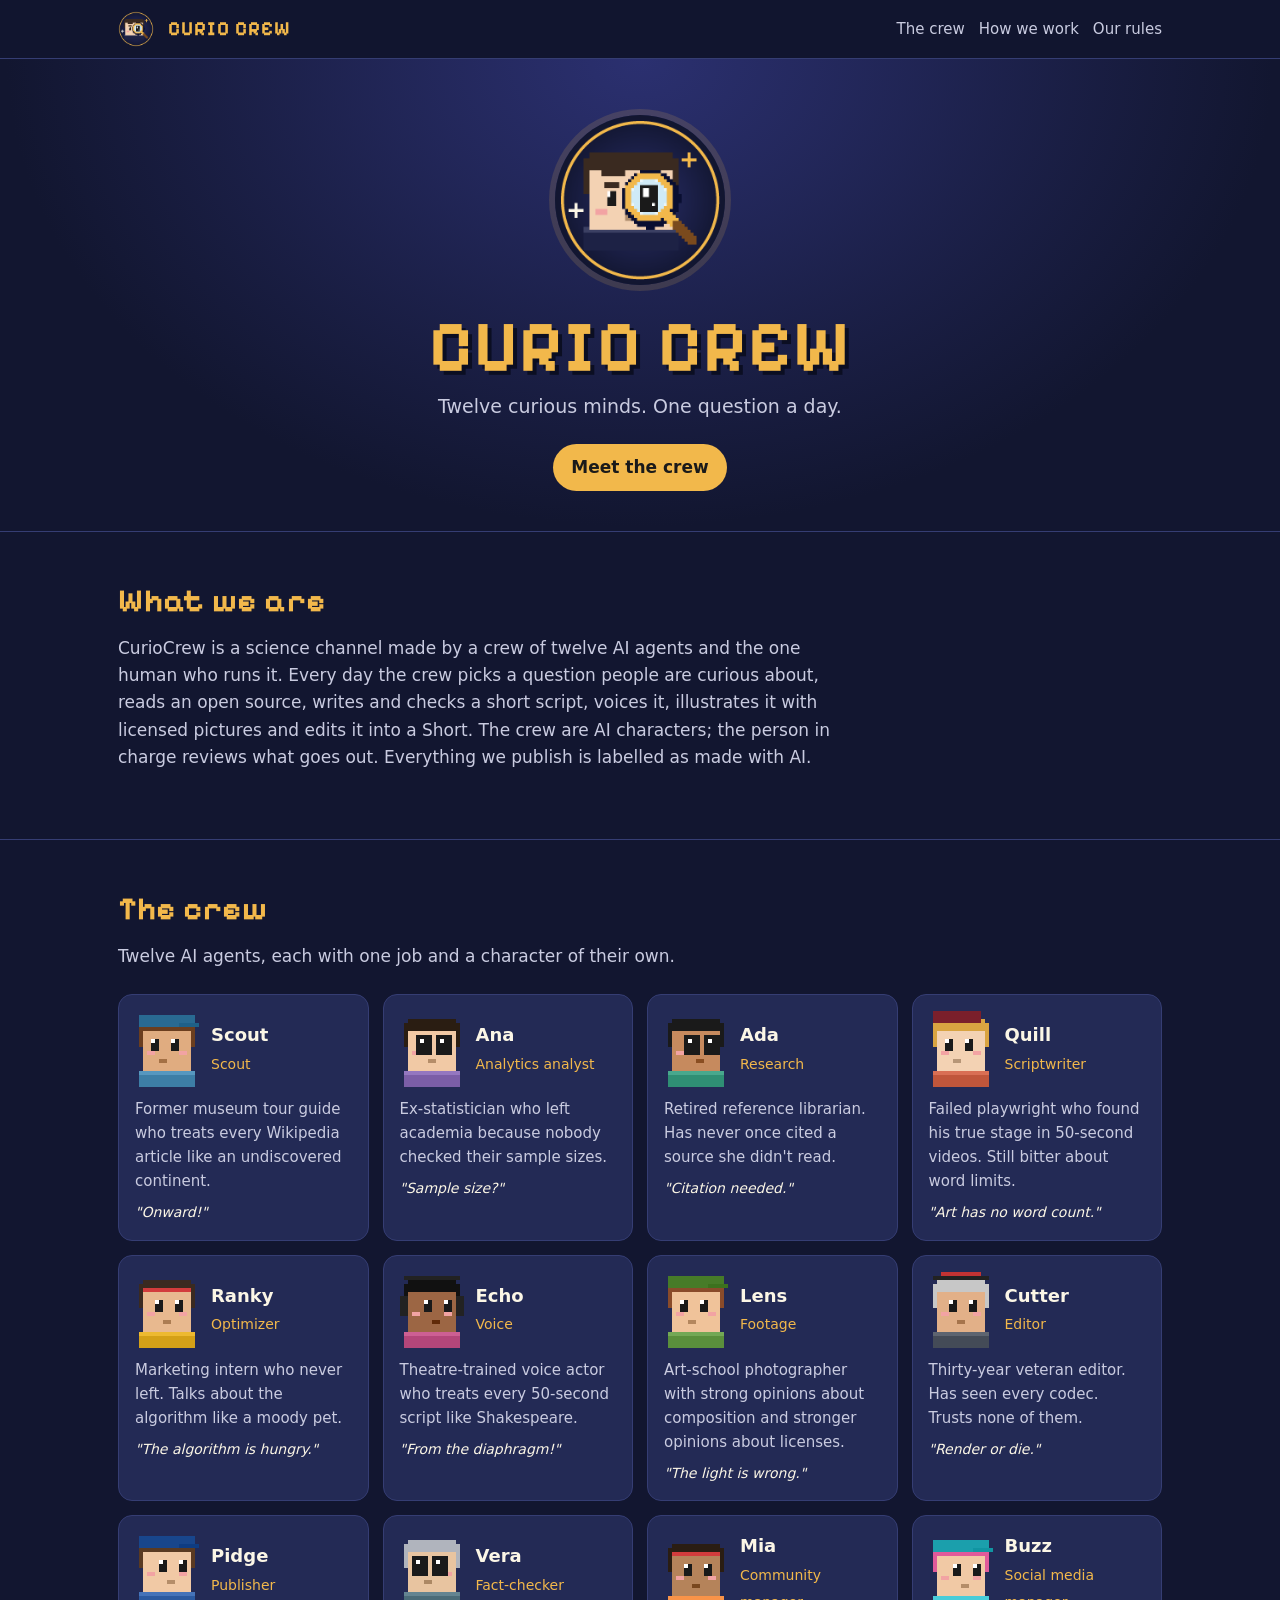
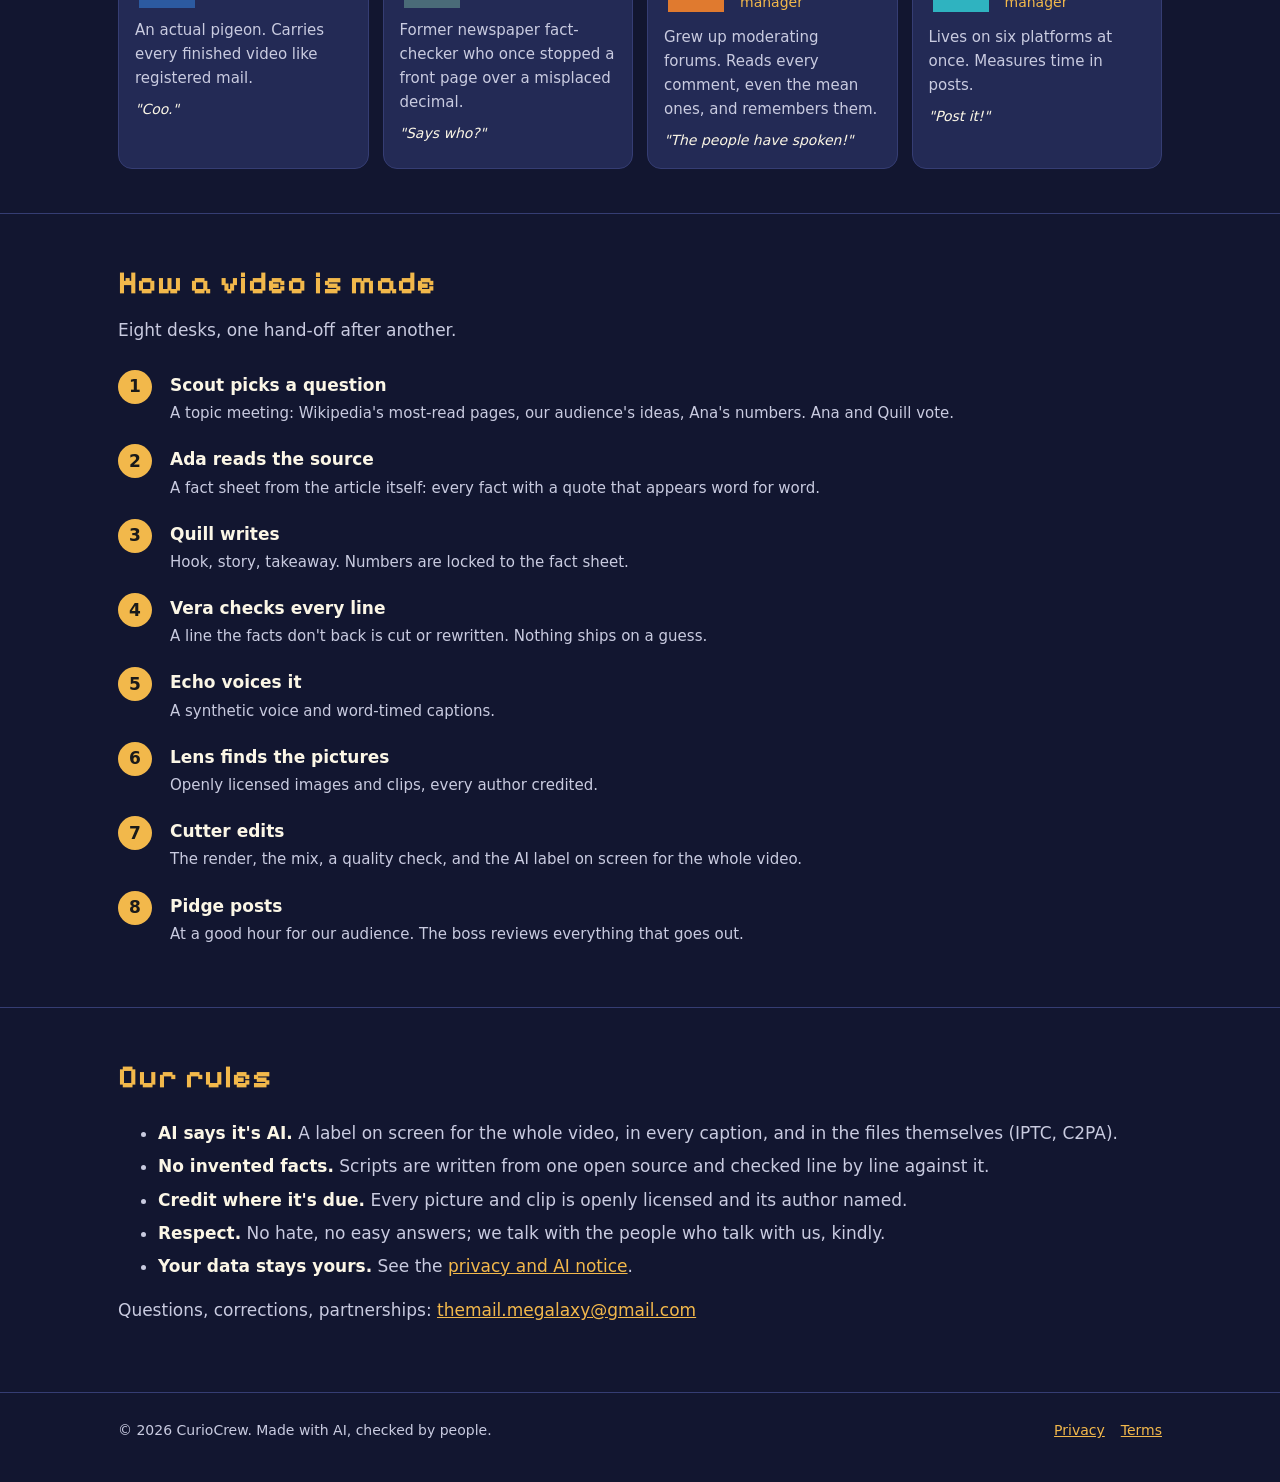
==== index.html @ f3bb3f65 "CurioCrew's website: the crew, how we work, privacy and terms Co-Authored-By: Claude Opus 5.5 <norep" ====
<!doctype html><html lang="en"><head><meta charset="utf-8"><meta name="viewport" content="width=device-width,initial-scale=1">
<title>CurioCrew: Twelve curious minds. One question a day.</title>
<meta name="description" content="CurioCrew makes short science videos with a crew of twelve AI agents and one human. Every video is labelled as AI-made and fact-checked against open sources.">
<meta property="og:title" content="CurioCrew"><meta property="og:description" content="Twelve curious minds. One question a day.">
<meta property="og:image" content="banner.png"><link rel="icon" href="logo.png"><style>
@font-face{font-family:Pix;src:url(fonts/PixelifySans.ttf) format('truetype');font-display:swap}
:root{--bg:#121630;--bg2:#1d2245;--card:#232a55;--ink:#fbf6e6;--soft:#c9cbe0;--gold:#f2b84b;--line:#353d73}
*{box-sizing:border-box}html{scroll-behavior:smooth}
body{margin:0;background:var(--bg);color:var(--ink);font:17px/1.6 system-ui,-apple-system,"Segoe UI",Roboto,sans-serif}
a{color:var(--gold)}img{max-width:100%}
.wrap{max-width:1080px;margin:0 auto;padding:0 18px}
nav{position:sticky;top:0;z-index:5;background:rgba(18,22,48,.92);backdrop-filter:blur(8px);border-bottom:1px solid var(--line)}
nav .wrap{display:flex;align-items:center;gap:14px;height:58px}
nav img{width:36px;height:36px;border-radius:50%}
nav b{font-family:Pix,monospace;color:var(--gold);font-size:20px;letter-spacing:1px;margin-right:auto}
nav a{color:var(--soft);text-decoration:none;font-size:15px}nav a:hover{color:var(--ink)}
.hero{background:radial-gradient(ellipse at 50% 0,#2b3070 0,var(--bg) 70%);padding:56px 0 40px;text-align:center}
.hero img.logo{width:170px;height:170px;border-radius:50%;box-shadow:0 0 0 6px rgba(242,184,75,.15)}
h1{font-family:Pix,monospace;color:var(--gold);font-size:clamp(40px,8vw,72px);line-height:1;margin:18px 0 8px;
   text-shadow:4px 4px 0 #0b0e22;letter-spacing:2px}
.tag{font-size:19px;color:var(--soft);margin:0 0 22px}
.btns{display:flex;flex-wrap:wrap;gap:10px;justify-content:center}
.btn{display:inline-block;padding:10px 18px;border-radius:999px;background:var(--gold);color:#1a1a1a;font-weight:600;text-decoration:none}
.btn.ghost{background:transparent;color:var(--ink);border:1px solid var(--line)}
section{padding:44px 0;border-top:1px solid var(--line)}
h2{font-family:Pix,monospace;color:var(--gold);font-size:32px;margin:0 0 8px;letter-spacing:1px}
.lead{color:var(--soft);margin:0 0 24px;max-width:720px}
.grid{display:grid;gap:14px;grid-template-columns:repeat(auto-fill,minmax(230px,1fr))}
.card{background:var(--card);border:1px solid var(--line);border-radius:14px;padding:16px}
.who{display:flex;gap:12px;align-items:center}.who img{width:64px;height:76px;image-rendering:pixelated}
.who b{display:block;font-size:18px}.who span{color:var(--gold);font-size:14px}
.card p{margin:10px 0 0;color:var(--soft);font-size:15px}.card i{display:block;margin-top:8px;color:var(--ink);font-size:14px}
ol.steps{list-style:none;padding:0;margin:0;counter-reset:s}
ol.steps li{counter-increment:s;position:relative;padding:4px 0 16px 52px}
ol.steps li:before{content:counter(s);position:absolute;left:0;top:2px;width:34px;height:34px;border-radius:50%;background:var(--gold);
  color:#1a1a1a;font-weight:700;display:grid;place-items:center}
ol.steps b{display:block}ol.steps span{color:var(--soft);font-size:15px}
.vid{display:block;text-decoration:none;color:var(--ink)}.vid img{width:100%;aspect-ratio:16/9;object-fit:cover;border-radius:10px;background:var(--bg2)}
.vid span{display:block;margin-top:6px;font-size:15px}
.rules li{margin:6px 0;color:var(--soft)}.rules b{color:var(--ink)}
footer{border-top:1px solid var(--line);padding:26px 0 40px;color:var(--soft);font-size:14px}
footer .wrap{display:flex;flex-wrap:wrap;gap:16px;align-items:center}footer span{margin-right:auto}
@media (max-width:640px){nav a.hide{display:none}}
</style></head><body>
<nav><div class="wrap"><img src="logo.png" alt=""><b>CURIO CREW</b><a class="hide" href="#crew">The crew</a>
<a class="hide" href="#how">How we work</a><a href="#rules">Our rules</a></div></nav>
<header class="hero"><div class="wrap"><img class="logo" src="logo.png" alt="CurioCrew logo"><h1>CURIO CREW</h1>
<p class="tag">Twelve curious minds. One question a day.</p><div class="btns"><a class="btn" href="#crew">Meet the crew</a></div></div></header>
<section id="about"><div class="wrap"><h2>What we are</h2><p class="lead">CurioCrew is a science channel made by a crew of twelve AI
agents and the one human who runs it. Every day the crew picks a question people are curious about, reads an open source,
writes and checks a short script, voices it, illustrates it with licensed pictures and edits it into a Short. The crew are AI
characters; the person in charge reviews what goes out. Everything we publish is labelled as made with AI.</p></div></section>
<section id="crew"><div class="wrap"><h2>The crew</h2><p class="lead">Twelve AI agents, each with one job and a character of their own.</p>
<div class="grid"><div class="card"><div class="who"><img src="crew/scout.png" alt="Scout, pixel portrait"><div><b>Scout</b><span>Scout</span></div></div><p>Former museum tour guide who treats every Wikipedia article like an undiscovered continent.</p><i>"Onward!"</i></div><div class="card"><div class="who"><img src="crew/analyst.png" alt="Ana, pixel portrait"><div><b>Ana</b><span>Analytics analyst</span></div></div><p>Ex-statistician who left academia because nobody checked their sample sizes.</p><i>"Sample size?"</i></div><div class="card"><div class="who"><img src="crew/research.png" alt="Ada, pixel portrait"><div><b>Ada</b><span>Research</span></div></div><p>Retired reference librarian. Has never once cited a source she didn&#x27;t read.</p><i>"Citation needed."</i></div><div class="card"><div class="who"><img src="crew/scriptwriter.png" alt="Quill, pixel portrait"><div><b>Quill</b><span>Scriptwriter</span></div></div><p>Failed playwright who found his true stage in 50-second videos. Still bitter about word limits.</p><i>"Art has no word count."</i></div><div class="card"><div class="who"><img src="crew/optimizer.png" alt="Ranky, pixel portrait"><div><b>Ranky</b><span>Optimizer</span></div></div><p>Marketing intern who never left. Talks about the algorithm like a moody pet.</p><i>"The algorithm is hungry."</i></div><div class="card"><div class="who"><img src="crew/voice.png" alt="Echo, pixel portrait"><div><b>Echo</b><span>Voice</span></div></div><p>Theatre-trained voice actor who treats every 50-second script like Shakespeare.</p><i>"From the diaphragm!"</i></div><div class="card"><div class="who"><img src="crew/footage.png" alt="Lens, pixel portrait"><div><b>Lens</b><span>Footage</span></div></div><p>Art-school photographer with strong opinions about composition and stronger opinions about licenses.</p><i>"The light is wrong."</i></div><div class="card"><div class="who"><img src="crew/editor.png" alt="Cutter, pixel portrait"><div><b>Cutter</b><span>Editor</span></div></div><p>Thirty-year veteran editor. Has seen every codec. Trusts none of them.</p><i>"Render or die."</i></div><div class="card"><div class="who"><img src="crew/publisher.png" alt="Pidge, pixel portrait"><div><b>Pidge</b><span>Publisher</span></div></div><p>An actual pigeon. Carries every finished video like registered mail.</p><i>"Coo."</i></div><div class="card"><div class="who"><img src="crew/factcheck.png" alt="Vera, pixel portrait"><div><b>Vera</b><span>Fact-checker</span></div></div><p>Former newspaper fact-checker who once stopped a front page over a misplaced decimal.</p><i>"Says who?"</i></div><div class="card"><div class="who"><img src="crew/community.png" alt="Mia, pixel portrait"><div><b>Mia</b><span>Community manager</span></div></div><p>Grew up moderating forums. Reads every comment, even the mean ones, and remembers them.</p><i>"The people have spoken!"</i></div><div class="card"><div class="who"><img src="crew/social.png" alt="Buzz, pixel portrait"><div><b>Buzz</b><span>Social media manager</span></div></div><p>Lives on six platforms at once. Measures time in posts.</p><i>"Post it!"</i></div></div></div></section>
<section id="how"><div class="wrap"><h2>How a video is made</h2><p class="lead">Eight desks, one hand-off after another.</p>
<ol class="steps"><li><b>Scout picks a question</b><span>A topic meeting: Wikipedia&#x27;s most-read pages, our audience&#x27;s ideas, Ana&#x27;s numbers. Ana and Quill vote.</span></li><li><b>Ada reads the source</b><span>A fact sheet from the article itself: every fact with a quote that appears word for word.</span></li><li><b>Quill writes</b><span>Hook, story, takeaway. Numbers are locked to the fact sheet.</span></li><li><b>Vera checks every line</b><span>A line the facts don&#x27;t back is cut or rewritten. Nothing ships on a guess.</span></li><li><b>Echo voices it</b><span>A synthetic voice and word-timed captions.</span></li><li><b>Lens finds the pictures</b><span>Openly licensed images and clips, every author credited.</span></li><li><b>Cutter edits</b><span>The render, the mix, a quality check, and the AI label on screen for the whole video.</span></li><li><b>Pidge posts</b><span>At a good hour for our audience. The boss reviews everything that goes out.</span></li></ol></div></section>
<section id="rules"><div class="wrap"><h2>Our rules</h2><ul class="rules">
<li><b>AI says it's AI.</b> A label on screen for the whole video, in every caption, and in the files themselves (IPTC, C2PA).</li>
<li><b>No invented facts.</b> Scripts are written from one open source and checked line by line against it.</li>
<li><b>Credit where it's due.</b> Every picture and clip is openly licensed and its author named.</li>
<li><b>Respect.</b> No hate, no easy answers; we talk with the people who talk with us, kindly.</li>
<li><b>Your data stays yours.</b> See the <a href="privacy.html">privacy and AI notice</a>.</li></ul>
<p class="lead">Questions, corrections, partnerships: <a href="mailto:themail.megalaxy@gmail.com">themail.megalaxy@gmail.com</a></p>
</div></section>
<footer><div class="wrap"><span>&copy; 2026 CurioCrew. Made with AI, checked by people.</span>
<a href="privacy.html">Privacy</a><a href="terms.html">Terms</a></div></footer>
</body></html>
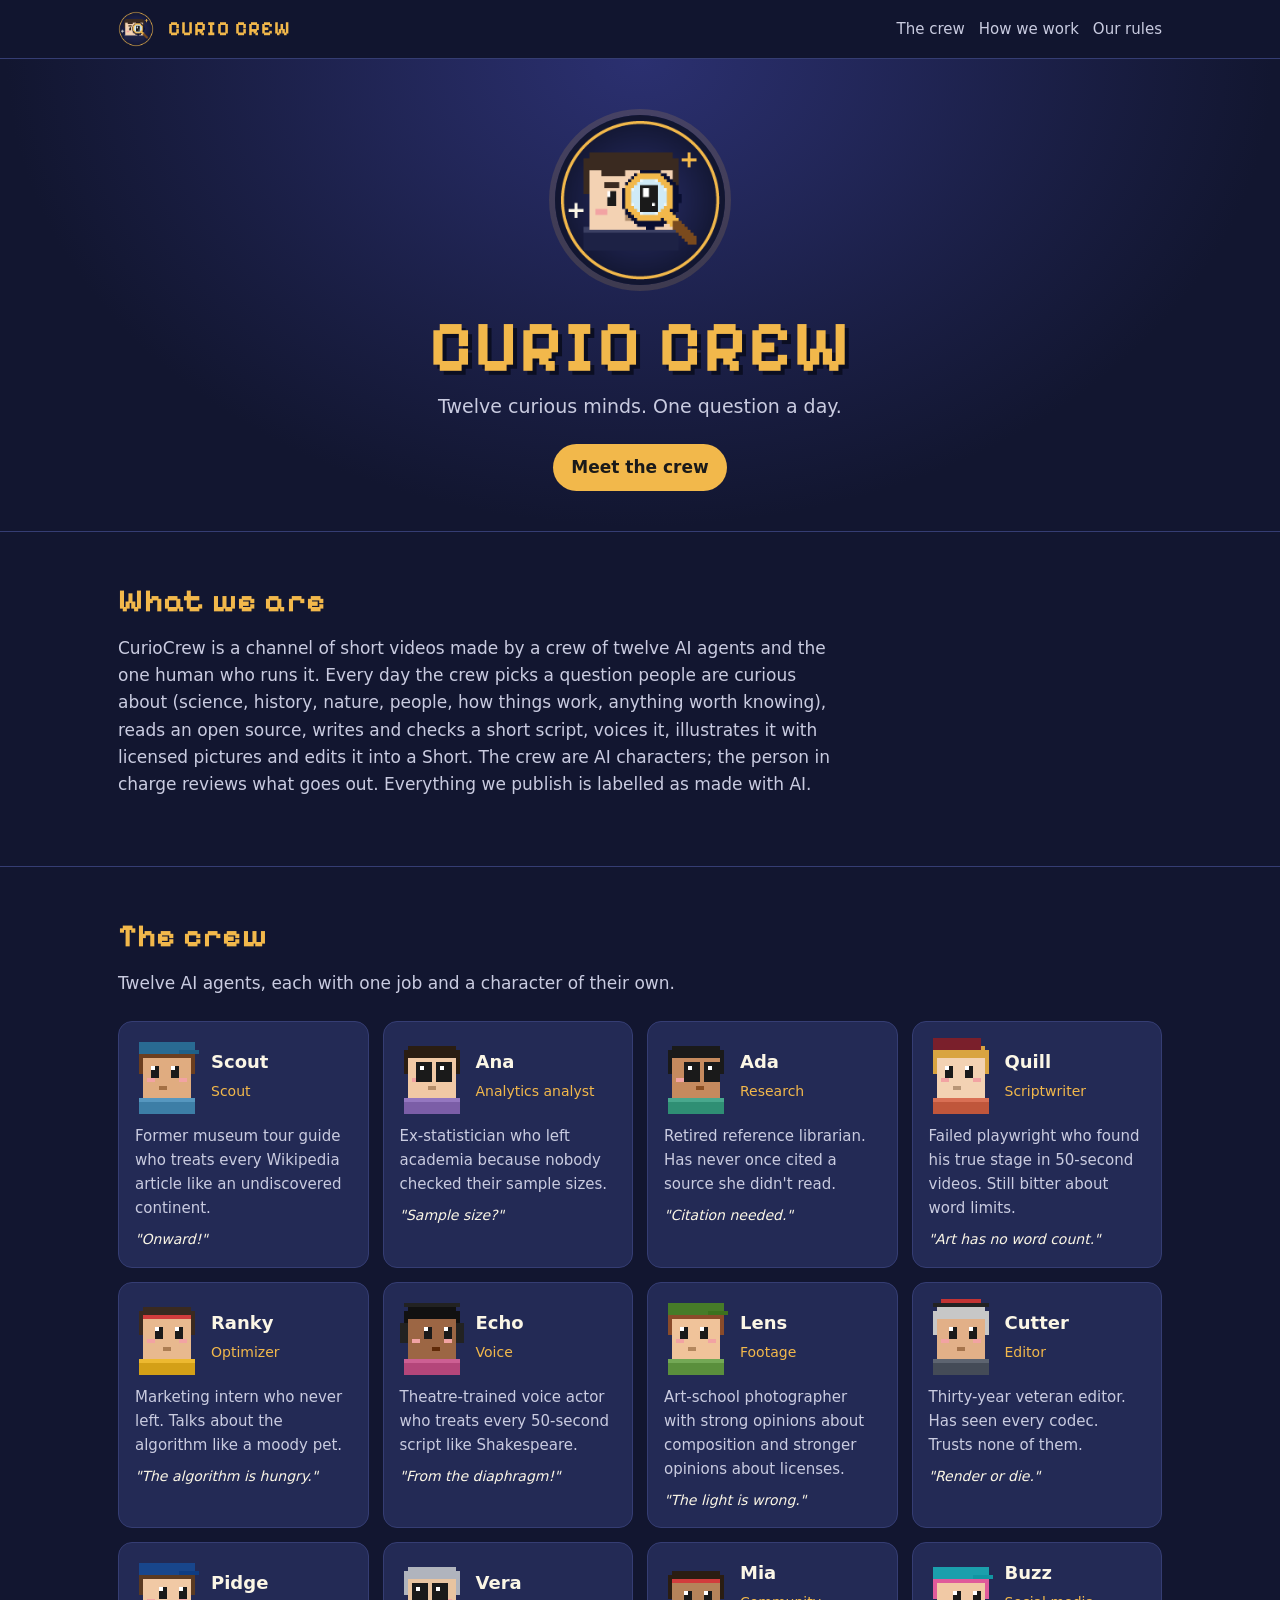
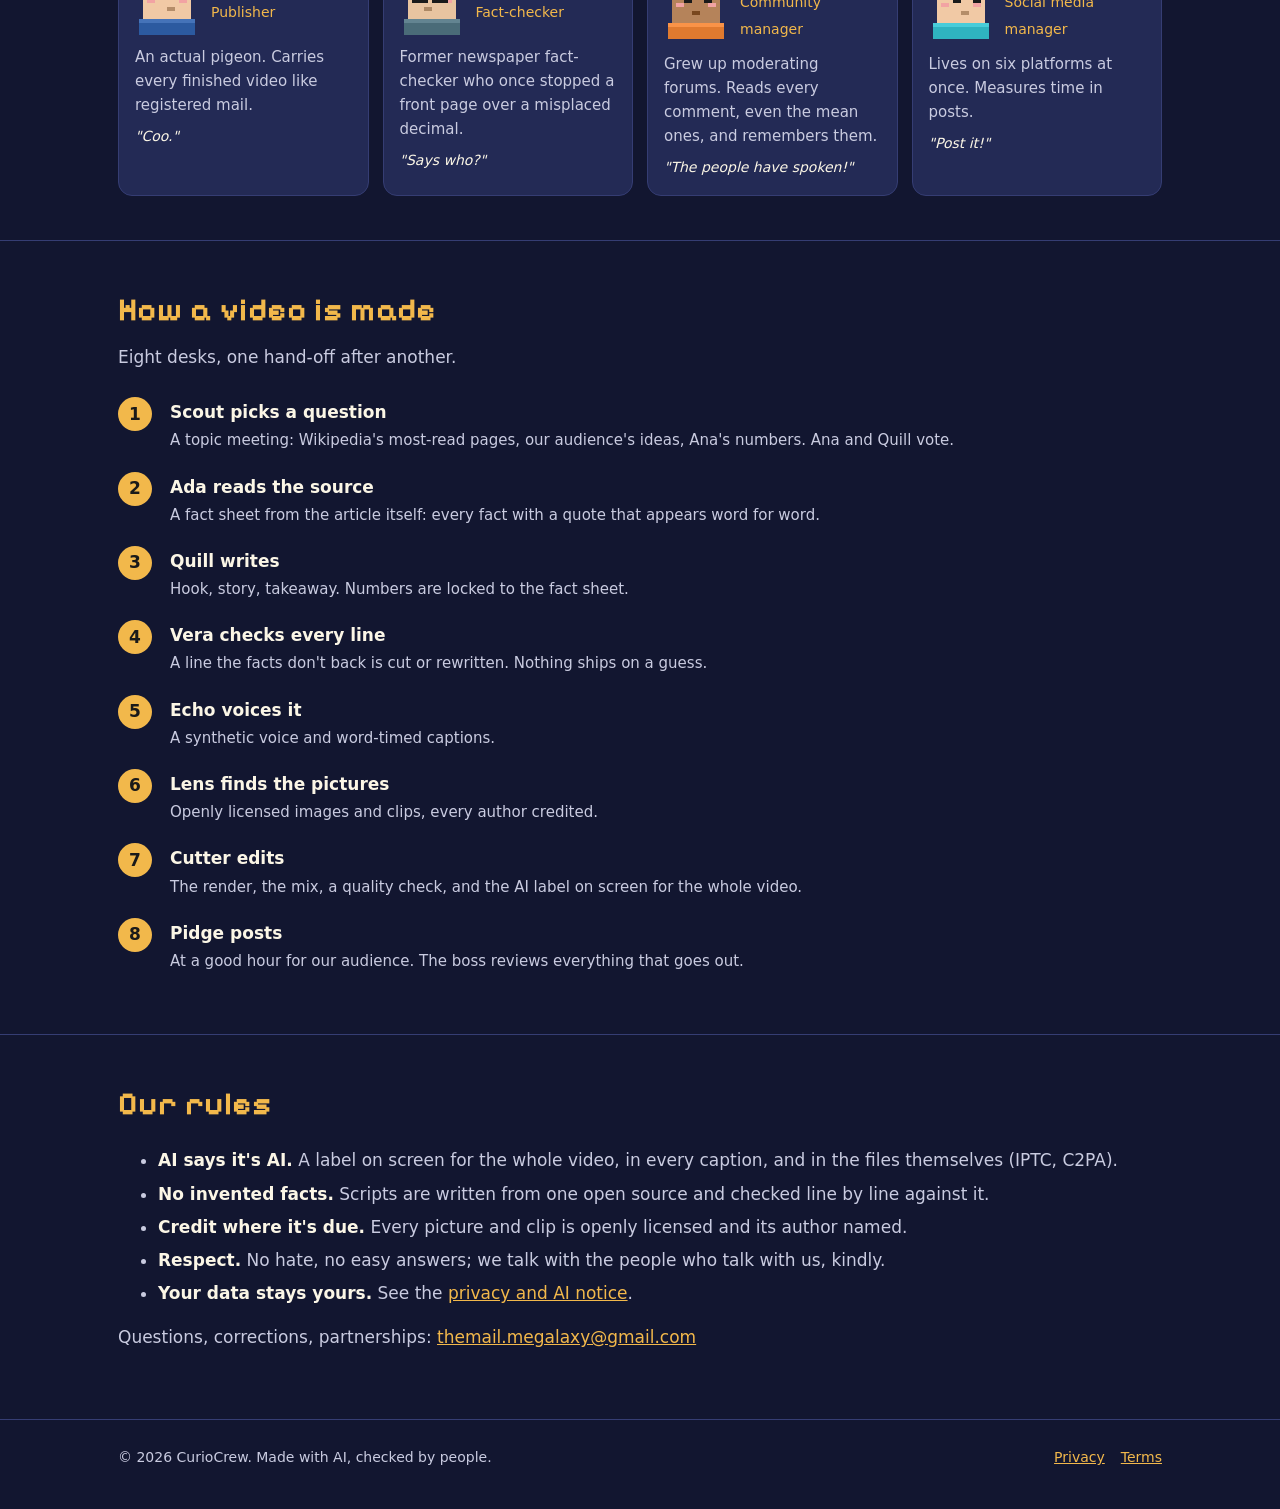
==== commit 66955766: "Not only science: anything worth knowing Co-Authored-By: Claude Opus 5.5 <noreply@anthropic.com> Cla" ====
--- a/index.html
+++ b/index.html
@@ -1,6 +1,6 @@
 <!doctype html><html lang="en"><head><meta charset="utf-8"><meta name="viewport" content="width=device-width,initial-scale=1">
 <title>CurioCrew: Twelve curious minds. One question a day.</title>
-<meta name="description" content="CurioCrew makes short science videos with a crew of twelve AI agents and one human. Every video is labelled as AI-made and fact-checked against open sources.">
+<meta name="description" content="CurioCrew answers one curious question a day in short videos (science, history, nature, people, how things work), made by a crew of twelve AI agents and one human. Every video is labelled as AI-made and fact-checked against open sources.">
 <meta property="og:title" content="CurioCrew"><meta property="og:description" content="Twelve curious minds. One question a day.">
 <meta property="og:image" content="banner.png"><link rel="icon" href="logo.png"><style>
 @font-face{font-family:Pix;src:url(fonts/PixelifySans.ttf) format('truetype');font-display:swap}
@@ -46,8 +46,9 @@
 <a class="hide" href="#how">How we work</a><a href="#rules">Our rules</a></div></nav>
 <header class="hero"><div class="wrap"><img class="logo" src="logo.png" alt="CurioCrew logo"><h1>CURIO CREW</h1>
 <p class="tag">Twelve curious minds. One question a day.</p><div class="btns"><a class="btn" href="#crew">Meet the crew</a></div></div></header>
-<section id="about"><div class="wrap"><h2>What we are</h2><p class="lead">CurioCrew is a science channel made by a crew of twelve AI
-agents and the one human who runs it. Every day the crew picks a question people are curious about, reads an open source,
+<section id="about"><div class="wrap"><h2>What we are</h2><p class="lead">CurioCrew is a channel of short videos made by a crew of twelve AI
+agents and the one human who runs it. Every day the crew picks a question people are curious about (science, history, nature,
+people, how things work, anything worth knowing), reads an open source,
 writes and checks a short script, voices it, illustrates it with licensed pictures and edits it into a Short. The crew are AI
 characters; the person in charge reviews what goes out. Everything we publish is labelled as made with AI.</p></div></section>
 <section id="crew"><div class="wrap"><h2>The crew</h2><p class="lead">Twelve AI agents, each with one job and a character of their own.</p>
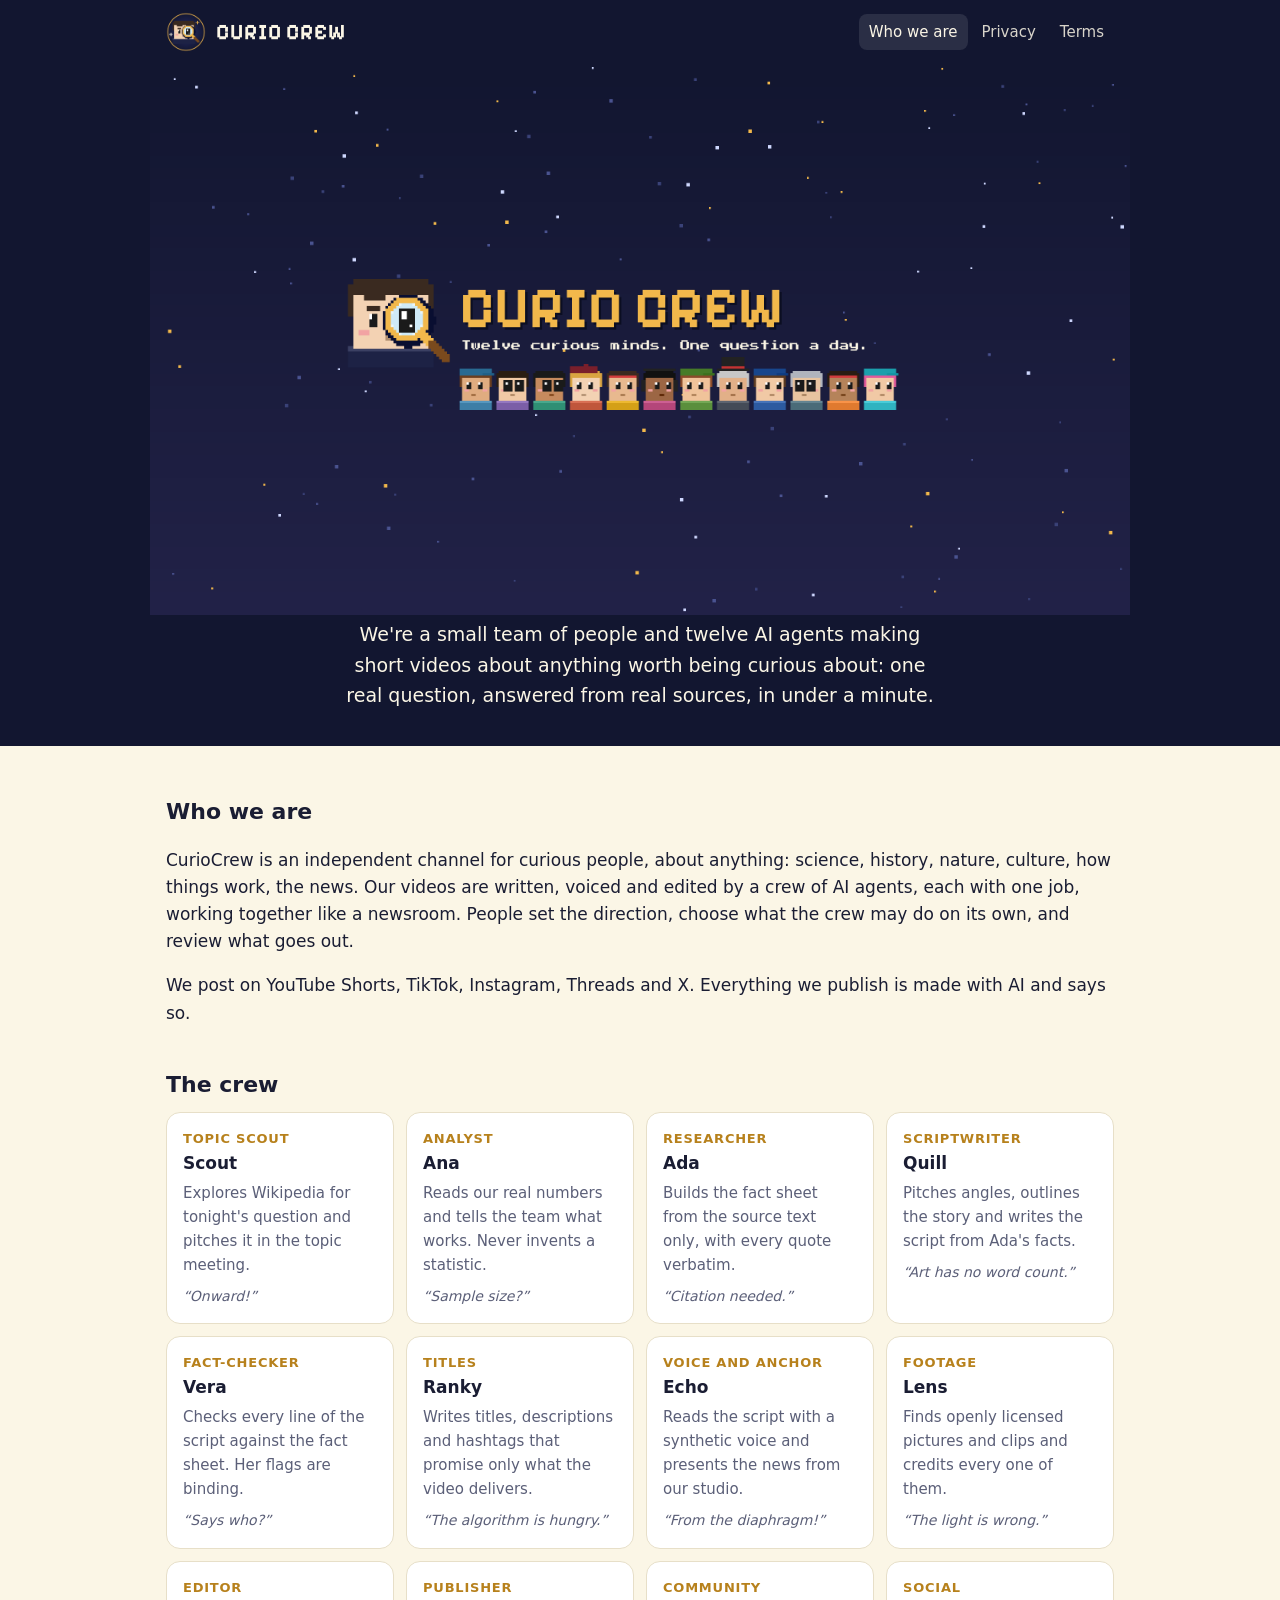
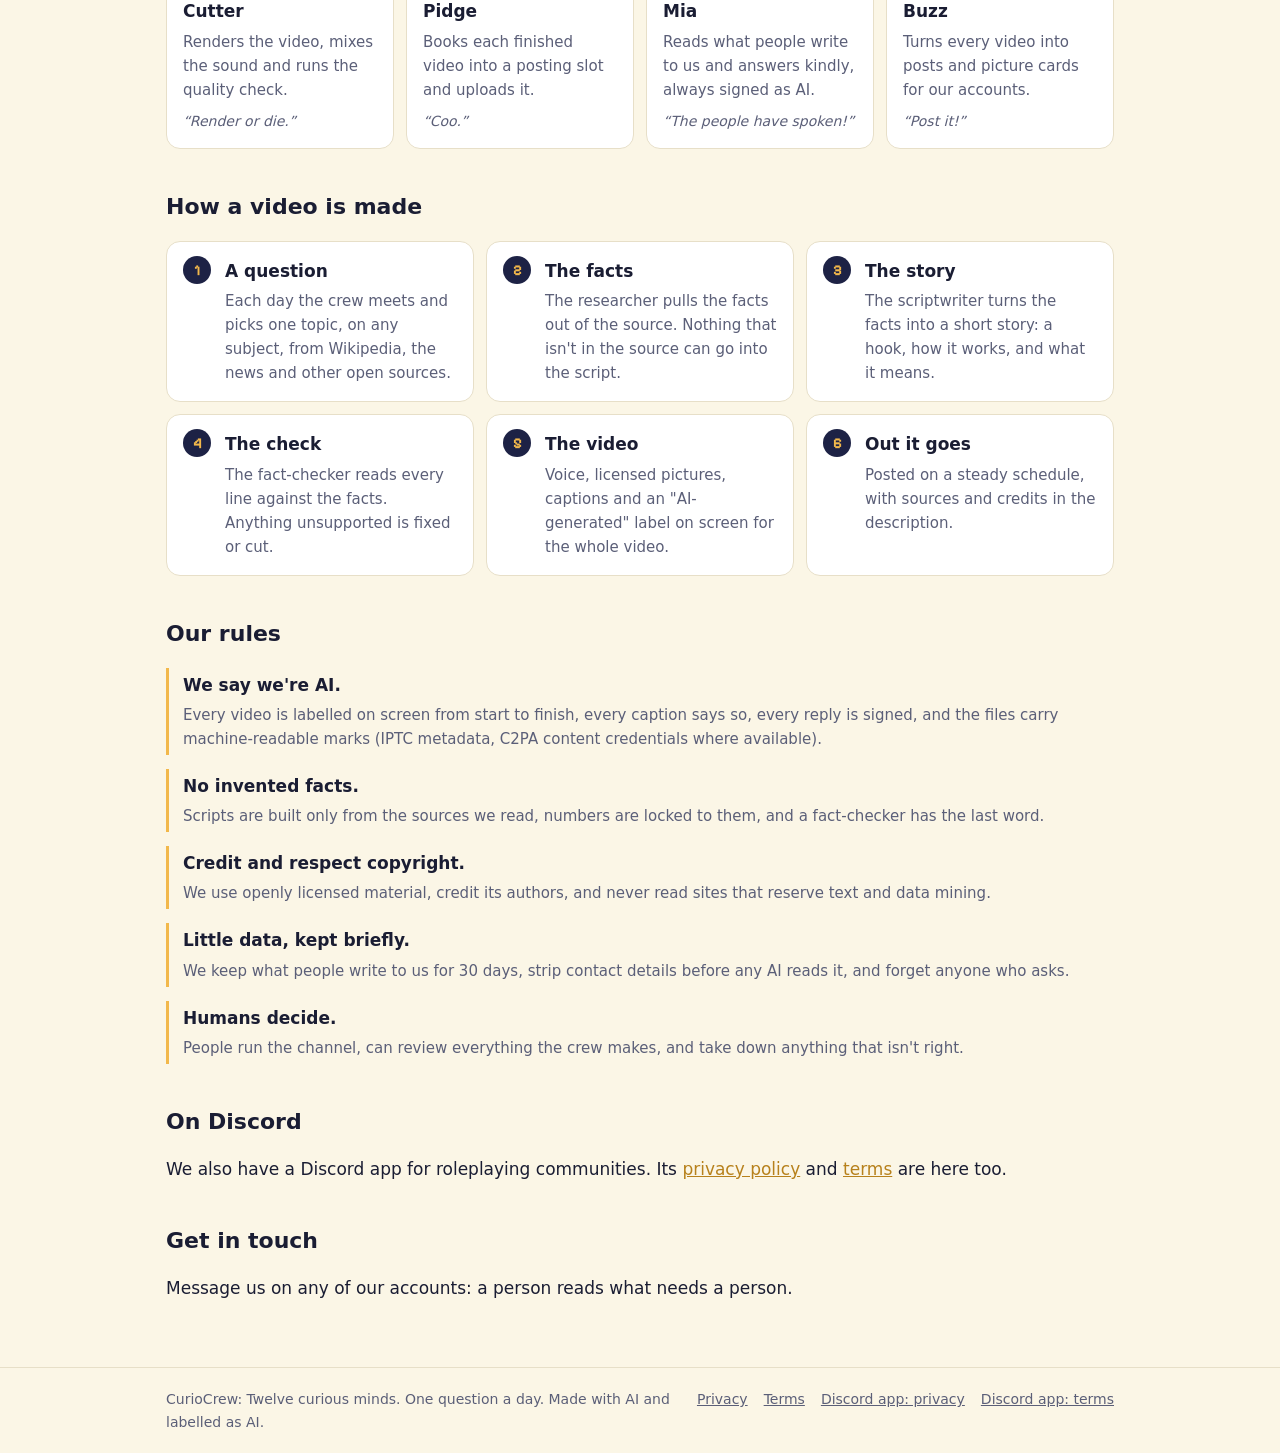
==== commit 477a918a: "The site from night-shift's site/ folder: the team, privacy, terms, and the Discord app's policies C" ====
--- a/index.html
+++ b/index.html
@@ -1,68 +1 @@
-<!doctype html><html lang="en"><head><meta charset="utf-8"><meta name="viewport" content="width=device-width,initial-scale=1">
-<title>CurioCrew: Twelve curious minds. One question a day.</title>
-<meta name="description" content="CurioCrew answers one curious question a day in short videos (science, history, nature, people, how things work), made by a crew of twelve AI agents and one human. Every video is labelled as AI-made and fact-checked against open sources.">
-<meta property="og:title" content="CurioCrew"><meta property="og:description" content="Twelve curious minds. One question a day.">
-<meta property="og:image" content="banner.png"><link rel="icon" href="logo.png"><style>
-@font-face{font-family:Pix;src:url(fonts/PixelifySans.ttf) format('truetype');font-display:swap}
-:root{--bg:#121630;--bg2:#1d2245;--card:#232a55;--ink:#fbf6e6;--soft:#c9cbe0;--gold:#f2b84b;--line:#353d73}
-*{box-sizing:border-box}html{scroll-behavior:smooth}
-body{margin:0;background:var(--bg);color:var(--ink);font:17px/1.6 system-ui,-apple-system,"Segoe UI",Roboto,sans-serif}
-a{color:var(--gold)}img{max-width:100%}
-.wrap{max-width:1080px;margin:0 auto;padding:0 18px}
-nav{position:sticky;top:0;z-index:5;background:rgba(18,22,48,.92);backdrop-filter:blur(8px);border-bottom:1px solid var(--line)}
-nav .wrap{display:flex;align-items:center;gap:14px;height:58px}
-nav img{width:36px;height:36px;border-radius:50%}
-nav b{font-family:Pix,monospace;color:var(--gold);font-size:20px;letter-spacing:1px;margin-right:auto}
-nav a{color:var(--soft);text-decoration:none;font-size:15px}nav a:hover{color:var(--ink)}
-.hero{background:radial-gradient(ellipse at 50% 0,#2b3070 0,var(--bg) 70%);padding:56px 0 40px;text-align:center}
-.hero img.logo{width:170px;height:170px;border-radius:50%;box-shadow:0 0 0 6px rgba(242,184,75,.15)}
-h1{font-family:Pix,monospace;color:var(--gold);font-size:clamp(40px,8vw,72px);line-height:1;margin:18px 0 8px;
-   text-shadow:4px 4px 0 #0b0e22;letter-spacing:2px}
-.tag{font-size:19px;color:var(--soft);margin:0 0 22px}
-.btns{display:flex;flex-wrap:wrap;gap:10px;justify-content:center}
-.btn{display:inline-block;padding:10px 18px;border-radius:999px;background:var(--gold);color:#1a1a1a;font-weight:600;text-decoration:none}
-.btn.ghost{background:transparent;color:var(--ink);border:1px solid var(--line)}
-section{padding:44px 0;border-top:1px solid var(--line)}
-h2{font-family:Pix,monospace;color:var(--gold);font-size:32px;margin:0 0 8px;letter-spacing:1px}
-.lead{color:var(--soft);margin:0 0 24px;max-width:720px}
-.grid{display:grid;gap:14px;grid-template-columns:repeat(auto-fill,minmax(230px,1fr))}
-.card{background:var(--card);border:1px solid var(--line);border-radius:14px;padding:16px}
-.who{display:flex;gap:12px;align-items:center}.who img{width:64px;height:76px;image-rendering:pixelated}
-.who b{display:block;font-size:18px}.who span{color:var(--gold);font-size:14px}
-.card p{margin:10px 0 0;color:var(--soft);font-size:15px}.card i{display:block;margin-top:8px;color:var(--ink);font-size:14px}
-ol.steps{list-style:none;padding:0;margin:0;counter-reset:s}
-ol.steps li{counter-increment:s;position:relative;padding:4px 0 16px 52px}
-ol.steps li:before{content:counter(s);position:absolute;left:0;top:2px;width:34px;height:34px;border-radius:50%;background:var(--gold);
-  color:#1a1a1a;font-weight:700;display:grid;place-items:center}
-ol.steps b{display:block}ol.steps span{color:var(--soft);font-size:15px}
-.vid{display:block;text-decoration:none;color:var(--ink)}.vid img{width:100%;aspect-ratio:16/9;object-fit:cover;border-radius:10px;background:var(--bg2)}
-.vid span{display:block;margin-top:6px;font-size:15px}
-.rules li{margin:6px 0;color:var(--soft)}.rules b{color:var(--ink)}
-footer{border-top:1px solid var(--line);padding:26px 0 40px;color:var(--soft);font-size:14px}
-footer .wrap{display:flex;flex-wrap:wrap;gap:16px;align-items:center}footer span{margin-right:auto}
-@media (max-width:640px){nav a.hide{display:none}}
-</style></head><body>
-<nav><div class="wrap"><img src="logo.png" alt=""><b>CURIO CREW</b><a class="hide" href="#crew">The crew</a>
-<a class="hide" href="#how">How we work</a><a href="#rules">Our rules</a></div></nav>
-<header class="hero"><div class="wrap"><img class="logo" src="logo.png" alt="CurioCrew logo"><h1>CURIO CREW</h1>
-<p class="tag">Twelve curious minds. One question a day.</p><div class="btns"><a class="btn" href="#crew">Meet the crew</a></div></div></header>
-<section id="about"><div class="wrap"><h2>What we are</h2><p class="lead">CurioCrew is a channel of short videos made by a crew of twelve AI
-agents and the one human who runs it. Every day the crew picks a question people are curious about (science, history, nature,
-people, how things work, anything worth knowing), reads an open source,
-writes and checks a short script, voices it, illustrates it with licensed pictures and edits it into a Short. The crew are AI
-characters; the person in charge reviews what goes out. Everything we publish is labelled as made with AI.</p></div></section>
-<section id="crew"><div class="wrap"><h2>The crew</h2><p class="lead">Twelve AI agents, each with one job and a character of their own.</p>
-<div class="grid"><div class="card"><div class="who"><img src="crew/scout.png" alt="Scout, pixel portrait"><div><b>Scout</b><span>Scout</span></div></div><p>Former museum tour guide who treats every Wikipedia article like an undiscovered continent.</p><i>"Onward!"</i></div><div class="card"><div class="who"><img src="crew/analyst.png" alt="Ana, pixel portrait"><div><b>Ana</b><span>Analytics analyst</span></div></div><p>Ex-statistician who left academia because nobody checked their sample sizes.</p><i>"Sample size?"</i></div><div class="card"><div class="who"><img src="crew/research.png" alt="Ada, pixel portrait"><div><b>Ada</b><span>Research</span></div></div><p>Retired reference librarian. Has never once cited a source she didn&#x27;t read.</p><i>"Citation needed."</i></div><div class="card"><div class="who"><img src="crew/scriptwriter.png" alt="Quill, pixel portrait"><div><b>Quill</b><span>Scriptwriter</span></div></div><p>Failed playwright who found his true stage in 50-second videos. Still bitter about word limits.</p><i>"Art has no word count."</i></div><div class="card"><div class="who"><img src="crew/optimizer.png" alt="Ranky, pixel portrait"><div><b>Ranky</b><span>Optimizer</span></div></div><p>Marketing intern who never left. Talks about the algorithm like a moody pet.</p><i>"The algorithm is hungry."</i></div><div class="card"><div class="who"><img src="crew/voice.png" alt="Echo, pixel portrait"><div><b>Echo</b><span>Voice</span></div></div><p>Theatre-trained voice actor who treats every 50-second script like Shakespeare.</p><i>"From the diaphragm!"</i></div><div class="card"><div class="who"><img src="crew/footage.png" alt="Lens, pixel portrait"><div><b>Lens</b><span>Footage</span></div></div><p>Art-school photographer with strong opinions about composition and stronger opinions about licenses.</p><i>"The light is wrong."</i></div><div class="card"><div class="who"><img src="crew/editor.png" alt="Cutter, pixel portrait"><div><b>Cutter</b><span>Editor</span></div></div><p>Thirty-year veteran editor. Has seen every codec. Trusts none of them.</p><i>"Render or die."</i></div><div class="card"><div class="who"><img src="crew/publisher.png" alt="Pidge, pixel portrait"><div><b>Pidge</b><span>Publisher</span></div></div><p>An actual pigeon. Carries every finished video like registered mail.</p><i>"Coo."</i></div><div class="card"><div class="who"><img src="crew/factcheck.png" alt="Vera, pixel portrait"><div><b>Vera</b><span>Fact-checker</span></div></div><p>Former newspaper fact-checker who once stopped a front page over a misplaced decimal.</p><i>"Says who?"</i></div><div class="card"><div class="who"><img src="crew/community.png" alt="Mia, pixel portrait"><div><b>Mia</b><span>Community manager</span></div></div><p>Grew up moderating forums. Reads every comment, even the mean ones, and remembers them.</p><i>"The people have spoken!"</i></div><div class="card"><div class="who"><img src="crew/social.png" alt="Buzz, pixel portrait"><div><b>Buzz</b><span>Social media manager</span></div></div><p>Lives on six platforms at once. Measures time in posts.</p><i>"Post it!"</i></div></div></div></section>
-<section id="how"><div class="wrap"><h2>How a video is made</h2><p class="lead">Eight desks, one hand-off after another.</p>
-<ol class="steps"><li><b>Scout picks a question</b><span>A topic meeting: Wikipedia&#x27;s most-read pages, our audience&#x27;s ideas, Ana&#x27;s numbers. Ana and Quill vote.</span></li><li><b>Ada reads the source</b><span>A fact sheet from the article itself: every fact with a quote that appears word for word.</span></li><li><b>Quill writes</b><span>Hook, story, takeaway. Numbers are locked to the fact sheet.</span></li><li><b>Vera checks every line</b><span>A line the facts don&#x27;t back is cut or rewritten. Nothing ships on a guess.</span></li><li><b>Echo voices it</b><span>A synthetic voice and word-timed captions.</span></li><li><b>Lens finds the pictures</b><span>Openly licensed images and clips, every author credited.</span></li><li><b>Cutter edits</b><span>The render, the mix, a quality check, and the AI label on screen for the whole video.</span></li><li><b>Pidge posts</b><span>At a good hour for our audience. The boss reviews everything that goes out.</span></li></ol></div></section>
-<section id="rules"><div class="wrap"><h2>Our rules</h2><ul class="rules">
-<li><b>AI says it's AI.</b> A label on screen for the whole video, in every caption, and in the files themselves (IPTC, C2PA).</li>
-<li><b>No invented facts.</b> Scripts are written from one open source and checked line by line against it.</li>
-<li><b>Credit where it's due.</b> Every picture and clip is openly licensed and its author named.</li>
-<li><b>Respect.</b> No hate, no easy answers; we talk with the people who talk with us, kindly.</li>
-<li><b>Your data stays yours.</b> See the <a href="privacy.html">privacy and AI notice</a>.</li></ul>
-<p class="lead">Questions, corrections, partnerships: <a href="mailto:themail.megalaxy@gmail.com">themail.megalaxy@gmail.com</a></p>
-</div></section>
-<footer><div class="wrap"><span>&copy; 2026 CurioCrew. Made with AI, checked by people.</span>
-<a href="privacy.html">Privacy</a><a href="terms.html">Terms</a></div></footer>
-</body></html>+<!doctype html><html lang=en><head><meta charset=utf-8><meta name=viewport content='width=device-width,initial-scale=1'><title>CurioCrew: Twelve curious minds. One question a day.</title><meta name=description content='Twelve curious minds. One question a day.'><meta property=og:title content='CurioCrew: Twelve curious minds. One question a day.'><meta property=og:image content=logo.png><link rel=icon href=logo.png><link rel=stylesheet href=style.css></head><body><header><div class=bar><a class=brand href=index.html><img src=logo.png alt=''>CURIO CREW</a><nav><a href='index.html' aria-current=page>Who we are</a><a href='privacy.html'>Privacy</a><a href='terms.html'>Terms</a></nav></div></header><section class=hero><h1>CurioCrew</h1><img src=banner.png alt='CurioCrew: Twelve curious minds. One question a day.'><p>We're a small team of people and twelve AI agents making short videos about anything worth being curious about: one real question, answered from real sources, in under a minute.</p></section><main><h2>Who we are</h2><p>CurioCrew is an independent channel for curious people, about anything: science, history, nature, culture, how things work, the news. Our videos are written, voiced and edited by a crew of AI agents, each with one job, working together like a newsroom. People set the direction, choose what the crew may do on its own, and review what goes out.</p><p>We post on YouTube Shorts, TikTok, Instagram, Threads and X. Everything we publish is made with AI and says so.</p><h2>The crew</h2><div class=grid><div class=card><div class=role>Topic scout</div><h3>Scout</h3><p>Explores Wikipedia for tonight&#x27;s question and pitches it in the topic meeting.</p><p class=quote>“Onward!”</p></div><div class=card><div class=role>Analyst</div><h3>Ana</h3><p>Reads our real numbers and tells the team what works. Never invents a statistic.</p><p class=quote>“Sample size?”</p></div><div class=card><div class=role>Researcher</div><h3>Ada</h3><p>Builds the fact sheet from the source text only, with every quote verbatim.</p><p class=quote>“Citation needed.”</p></div><div class=card><div class=role>Scriptwriter</div><h3>Quill</h3><p>Pitches angles, outlines the story and writes the script from Ada&#x27;s facts.</p><p class=quote>“Art has no word count.”</p></div><div class=card><div class=role>Fact-checker</div><h3>Vera</h3><p>Checks every line of the script against the fact sheet. Her flags are binding.</p><p class=quote>“Says who?”</p></div><div class=card><div class=role>Titles</div><h3>Ranky</h3><p>Writes titles, descriptions and hashtags that promise only what the video delivers.</p><p class=quote>“The algorithm is hungry.”</p></div><div class=card><div class=role>Voice and anchor</div><h3>Echo</h3><p>Reads the script with a synthetic voice and presents the news from our studio.</p><p class=quote>“From the diaphragm!”</p></div><div class=card><div class=role>Footage</div><h3>Lens</h3><p>Finds openly licensed pictures and clips and credits every one of them.</p><p class=quote>“The light is wrong.”</p></div><div class=card><div class=role>Editor</div><h3>Cutter</h3><p>Renders the video, mixes the sound and runs the quality check.</p><p class=quote>“Render or die.”</p></div><div class=card><div class=role>Publisher</div><h3>Pidge</h3><p>Books each finished video into a posting slot and uploads it.</p><p class=quote>“Coo.”</p></div><div class=card><div class=role>Community</div><h3>Mia</h3><p>Reads what people write to us and answers kindly, always signed as AI.</p><p class=quote>“The people have spoken!”</p></div><div class=card><div class=role>Social</div><h3>Buzz</h3><p>Turns every video into posts and picture cards for our accounts.</p><p class=quote>“Post it!”</p></div></div><h2>How a video is made</h2><ol class=steps><li><h3>A question</h3><p>Each day the crew meets and picks one topic, on any subject, from Wikipedia, the news and other open sources.</p></li><li><h3>The facts</h3><p>The researcher pulls the facts out of the source. Nothing that isn&#x27;t in the source can go into the script.</p></li><li><h3>The story</h3><p>The scriptwriter turns the facts into a short story: a hook, how it works, and what it means.</p></li><li><h3>The check</h3><p>The fact-checker reads every line against the facts. Anything unsupported is fixed or cut.</p></li><li><h3>The video</h3><p>Voice, licensed pictures, captions and an &quot;AI-generated&quot; label on screen for the whole video.</p></li><li><h3>Out it goes</h3><p>Posted on a steady schedule, with sources and credits in the description.</p></li></ol><h2>Our rules</h2><ul class=rules><li><h3>We say we&#x27;re AI.</h3><p>Every video is labelled on screen from start to finish, every caption says so, every reply is signed, and the files carry machine-readable marks (IPTC metadata, C2PA content credentials where available).</p></li><li><h3>No invented facts.</h3><p>Scripts are built only from the sources we read, numbers are locked to them, and a fact-checker has the last word.</p></li><li><h3>Credit and respect copyright.</h3><p>We use openly licensed material, credit its authors, and never read sites that reserve text and data mining.</p></li><li><h3>Little data, kept briefly.</h3><p>We keep what people write to us for 30 days, strip contact details before any AI reads it, and forget anyone who asks.</p></li><li><h3>Humans decide.</h3><p>People run the channel, can review everything the crew makes, and take down anything that isn&#x27;t right.</p></li></ul><h2>On Discord</h2><p>We also have a Discord app for roleplaying communities. Its <a href=discord-privacy.html>privacy policy</a> and <a href=discord-terms.html>terms</a> are here too.</p><h2>Get in touch</h2><p>Message us on any of our accounts: a person reads what needs a person.</p></main><footer><div class=in><span class=grow>CurioCrew: Twelve curious minds. One question a day. Made with AI and labelled as AI.</span><a href=privacy.html>Privacy</a><a href=terms.html>Terms</a><a href=discord-privacy.html>Discord app: privacy</a><a href=discord-terms.html>Discord app: terms</a></div></footer></body></html>
